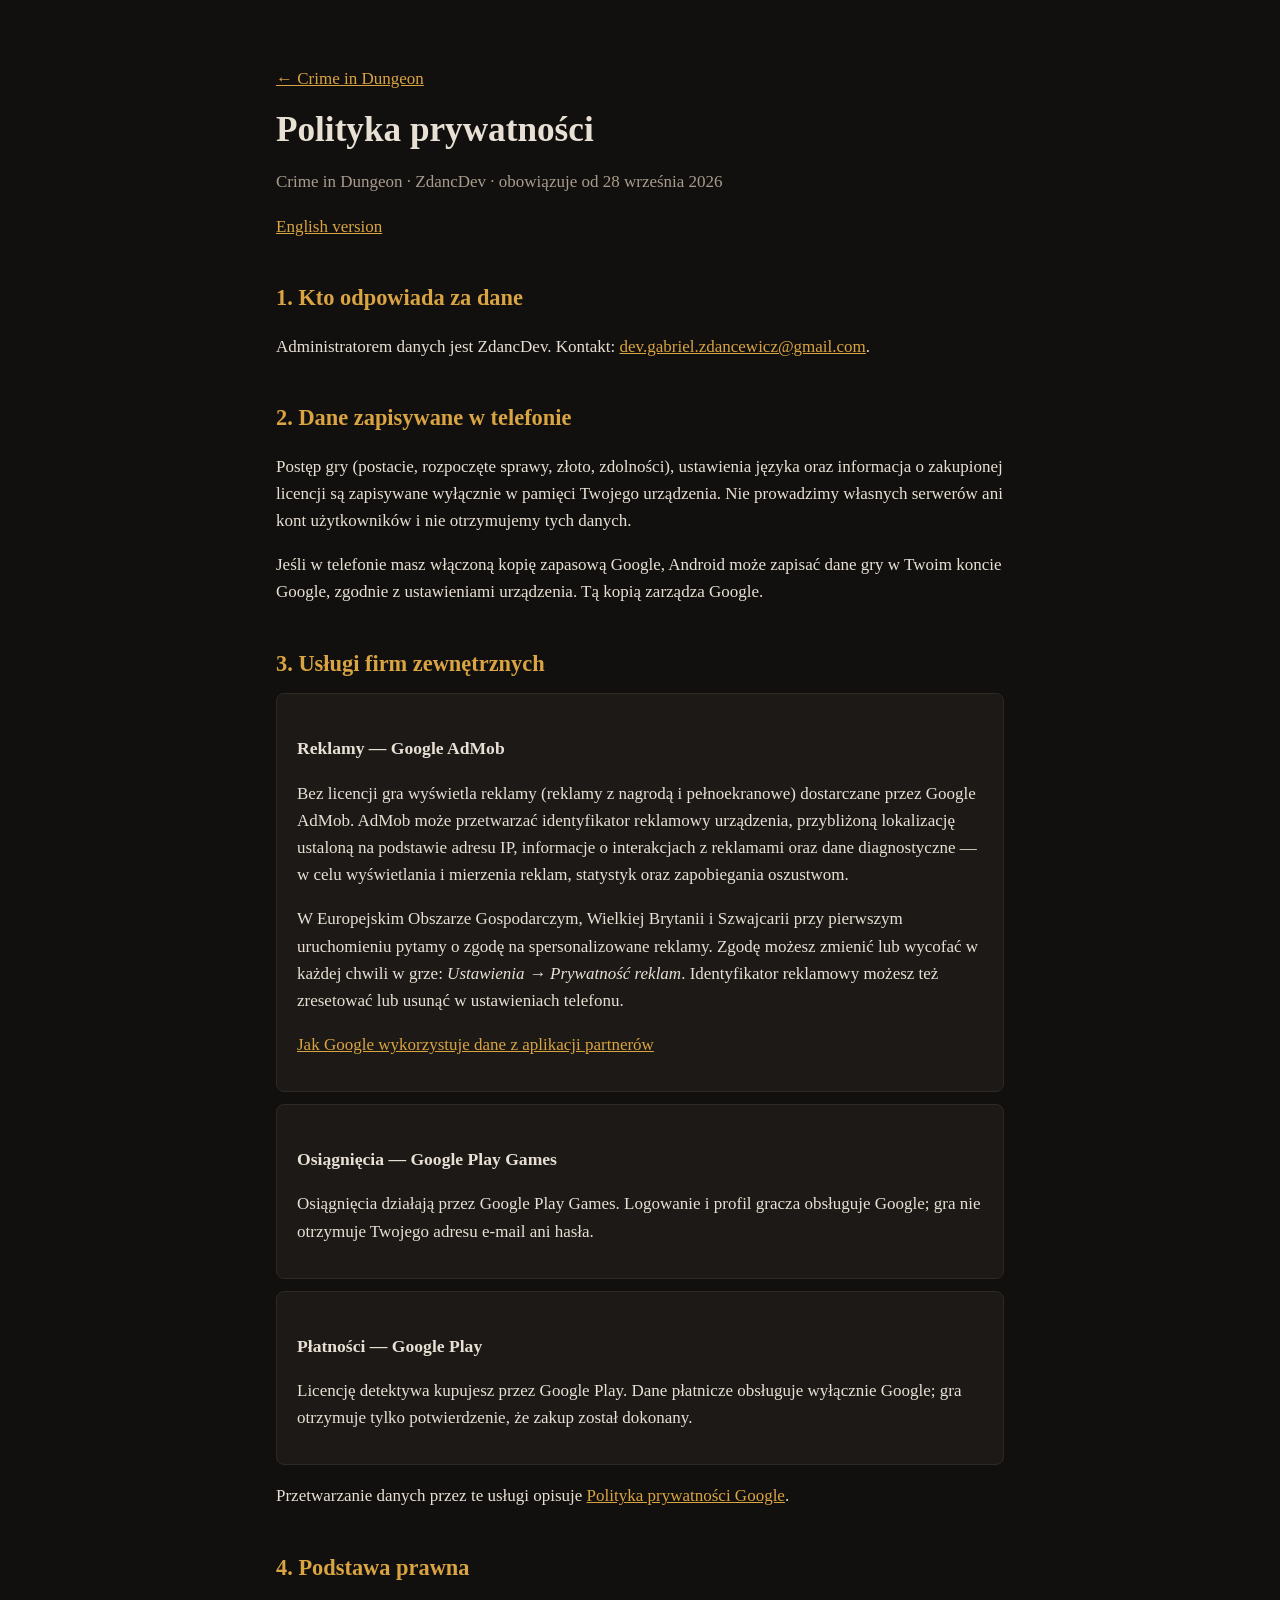
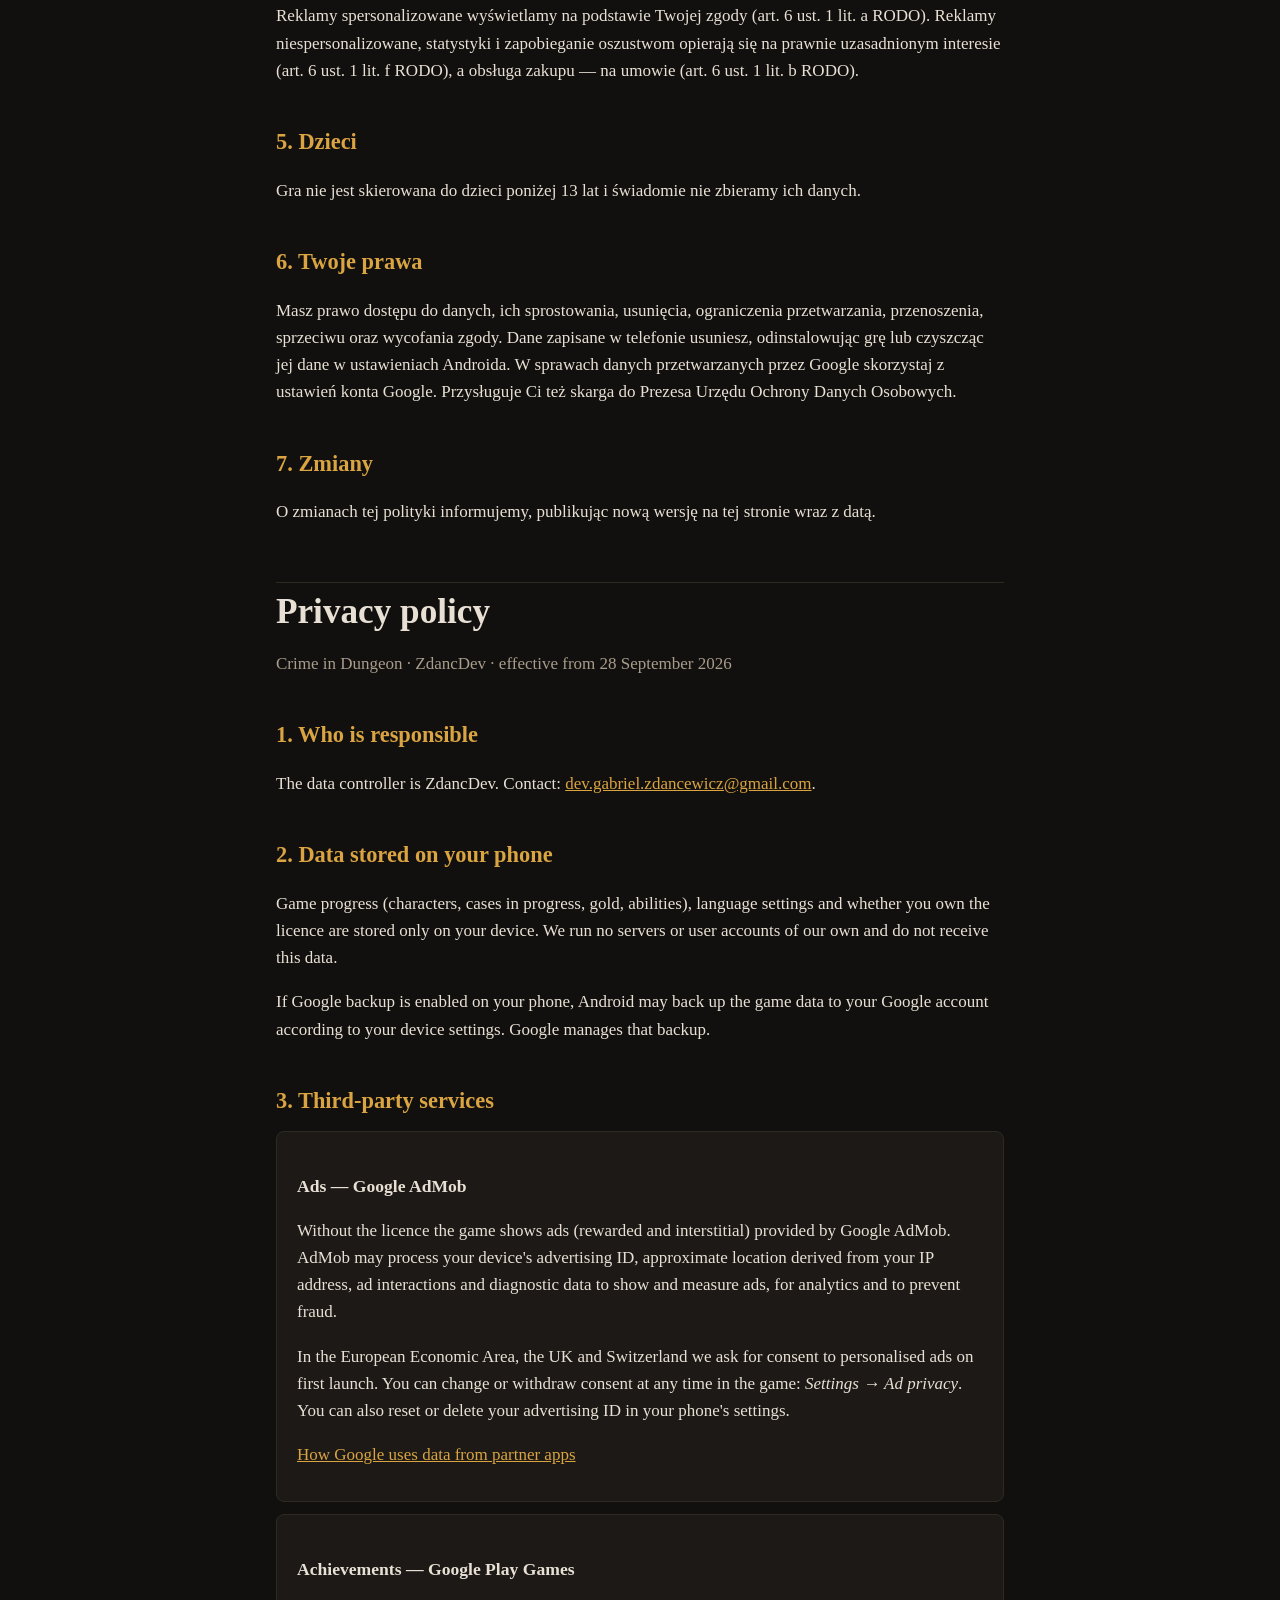
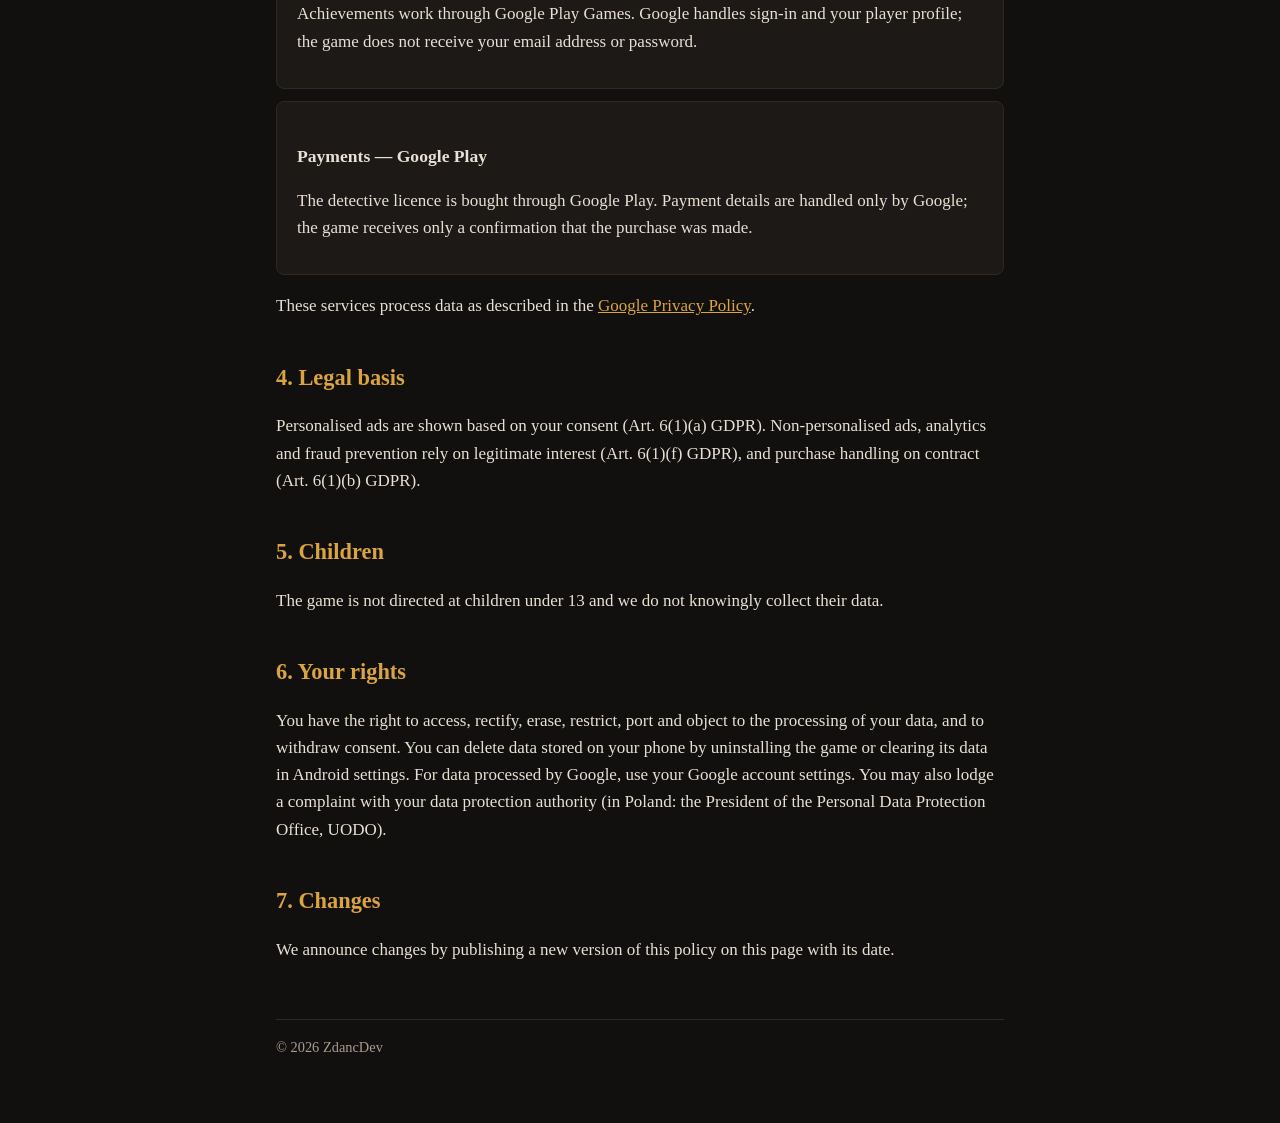
==== privacy.html @ 5f61bfaa "adde new initial page" ====
<!DOCTYPE html>
<html lang="pl">
<head>
  <meta charset="utf-8">
  <meta name="viewport" content="width=device-width, initial-scale=1">
  <title>Polityka prywatności — Crime in Dungeon</title>
  <link rel="stylesheet" href="style.css">
</head>
<body>
<main>
  <header>
    <p><a href="index.html">← Crime in Dungeon</a></p>
    <h1>Polityka prywatności</h1>
    <p class="muted">Crime in Dungeon · ZdancDev · obowiązuje od 28 września 2026</p>
    <nav><a href="#en">English version</a></nav>
  </header>

  <section id="pl">
    <h2>1. Kto odpowiada za dane</h2>
    <p>Administratorem danych jest ZdancDev. Kontakt:
      <a href="mailto:dev.gabriel.zdancewicz@gmail.com">dev.gabriel.zdancewicz@gmail.com</a>.</p>

    <h2>2. Dane zapisywane w telefonie</h2>
    <p>Postęp gry (postacie, rozpoczęte sprawy, złoto, zdolności), ustawienia języka oraz
      informacja o zakupionej licencji są zapisywane wyłącznie w pamięci Twojego urządzenia.
      Nie prowadzimy własnych serwerów ani kont użytkowników i nie otrzymujemy tych danych.</p>
    <p>Jeśli w telefonie masz włączoną kopię zapasową Google, Android może zapisać dane gry
      w Twoim koncie Google, zgodnie z ustawieniami urządzenia. Tą kopią zarządza Google.</p>

    <h2>3. Usługi firm zewnętrznych</h2>
    <div class="card">
      <h3>Reklamy — Google AdMob</h3>
      <p>Bez licencji gra wyświetla reklamy (reklamy z nagrodą i pełnoekranowe) dostarczane
        przez Google AdMob. AdMob może przetwarzać identyfikator reklamowy urządzenia,
        przybliżoną lokalizację ustaloną na podstawie adresu IP, informacje o interakcjach
        z reklamami oraz dane diagnostyczne — w celu wyświetlania i mierzenia reklam,
        statystyk oraz zapobiegania oszustwom.</p>
      <p>W Europejskim Obszarze Gospodarczym, Wielkiej Brytanii i Szwajcarii przy pierwszym
        uruchomieniu pytamy o zgodę na spersonalizowane reklamy. Zgodę możesz zmienić lub
        wycofać w każdej chwili w grze: <em>Ustawienia → Prywatność reklam</em>.
        Identyfikator reklamowy możesz też zresetować lub usunąć w ustawieniach telefonu.</p>
      <p><a href="https://policies.google.com/technologies/partner-sites">Jak Google wykorzystuje dane z aplikacji partnerów</a></p>
    </div>
    <div class="card">
      <h3>Osiągnięcia — Google Play Games</h3>
      <p>Osiągnięcia działają przez Google Play Games. Logowanie i profil gracza obsługuje
        Google; gra nie otrzymuje Twojego adresu e-mail ani hasła.</p>
    </div>
    <div class="card">
      <h3>Płatności — Google Play</h3>
      <p>Licencję detektywa kupujesz przez Google Play. Dane płatnicze obsługuje wyłącznie
        Google; gra otrzymuje tylko potwierdzenie, że zakup został dokonany.</p>
    </div>
    <p>Przetwarzanie danych przez te usługi opisuje
      <a href="https://policies.google.com/privacy">Polityka prywatności Google</a>.</p>

    <h2>4. Podstawa prawna</h2>
    <p>Reklamy spersonalizowane wyświetlamy na podstawie Twojej zgody (art. 6 ust. 1 lit. a RODO).
      Reklamy niespersonalizowane, statystyki i zapobieganie oszustwom opierają się na
      prawnie uzasadnionym interesie (art. 6 ust. 1 lit. f RODO), a obsługa zakupu — na umowie
      (art. 6 ust. 1 lit. b RODO).</p>

    <h2>5. Dzieci</h2>
    <p>Gra nie jest skierowana do dzieci poniżej 13 lat i świadomie nie zbieramy ich danych.</p>

    <h2>6. Twoje prawa</h2>
    <p>Masz prawo dostępu do danych, ich sprostowania, usunięcia, ograniczenia przetwarzania,
      przenoszenia, sprzeciwu oraz wycofania zgody. Dane zapisane w telefonie usuniesz,
      odinstalowując grę lub czyszcząc jej dane w ustawieniach Androida. W sprawach danych
      przetwarzanych przez Google skorzystaj z ustawień konta Google. Przysługuje Ci też skarga
      do Prezesa Urzędu Ochrony Danych Osobowych.</p>

    <h2>7. Zmiany</h2>
    <p>O zmianach tej polityki informujemy, publikując nową wersję na tej stronie wraz z datą.</p>
  </section>

  <section id="en" class="lang">
    <h1>Privacy policy</h1>
    <p class="muted">Crime in Dungeon · ZdancDev · effective from 28 September 2026</p>

    <h2>1. Who is responsible</h2>
    <p>The data controller is ZdancDev. Contact:
      <a href="mailto:dev.gabriel.zdancewicz@gmail.com">dev.gabriel.zdancewicz@gmail.com</a>.</p>

    <h2>2. Data stored on your phone</h2>
    <p>Game progress (characters, cases in progress, gold, abilities), language settings and
      whether you own the licence are stored only on your device. We run no servers or user
      accounts of our own and do not receive this data.</p>
    <p>If Google backup is enabled on your phone, Android may back up the game data to your
      Google account according to your device settings. Google manages that backup.</p>

    <h2>3. Third-party services</h2>
    <div class="card">
      <h3>Ads — Google AdMob</h3>
      <p>Without the licence the game shows ads (rewarded and interstitial) provided by
        Google AdMob. AdMob may process your device's advertising ID, approximate location
        derived from your IP address, ad interactions and diagnostic data to show and measure
        ads, for analytics and to prevent fraud.</p>
      <p>In the European Economic Area, the UK and Switzerland we ask for consent to
        personalised ads on first launch. You can change or withdraw consent at any time in
        the game: <em>Settings → Ad privacy</em>. You can also reset or delete your advertising
        ID in your phone's settings.</p>
      <p><a href="https://policies.google.com/technologies/partner-sites">How Google uses data from partner apps</a></p>
    </div>
    <div class="card">
      <h3>Achievements — Google Play Games</h3>
      <p>Achievements work through Google Play Games. Google handles sign-in and your player
        profile; the game does not receive your email address or password.</p>
    </div>
    <div class="card">
      <h3>Payments — Google Play</h3>
      <p>The detective licence is bought through Google Play. Payment details are handled only
        by Google; the game receives only a confirmation that the purchase was made.</p>
    </div>
    <p>These services process data as described in the
      <a href="https://policies.google.com/privacy">Google Privacy Policy</a>.</p>

    <h2>4. Legal basis</h2>
    <p>Personalised ads are shown based on your consent (Art. 6(1)(a) GDPR). Non-personalised
      ads, analytics and fraud prevention rely on legitimate interest (Art. 6(1)(f) GDPR), and
      purchase handling on contract (Art. 6(1)(b) GDPR).</p>

    <h2>5. Children</h2>
    <p>The game is not directed at children under 13 and we do not knowingly collect their data.</p>

    <h2>6. Your rights</h2>
    <p>You have the right to access, rectify, erase, restrict, port and object to the processing
      of your data, and to withdraw consent. You can delete data stored on your phone by
      uninstalling the game or clearing its data in Android settings. For data processed by
      Google, use your Google account settings. You may also lodge a complaint with your data
      protection authority (in Poland: the President of the Personal Data Protection Office, UODO).</p>

    <h2>7. Changes</h2>
    <p>We announce changes by publishing a new version of this policy on this page with its date.</p>
  </section>

  <footer>© 2026 ZdancDev</footer>
</main>
</body>
</html>
---- style.css ----
:root {
  --bg: #12100e;
  --surface: #1c1916;
  --text: #e8e0d4;
  --muted: #a89c8c;
  --accent: #d9a441;
  --line: #2e2923;
}

* { box-sizing: border-box; }

body {
  margin: 0;
  background: var(--bg);
  color: var(--text);
  font: 17px/1.6 Georgia, "Times New Roman", serif;
}

main {
  max-width: 760px;
  margin: 0 auto;
  padding: 48px 16px 64px;
}

header { margin-bottom: 40px; }

h1 { font-size: 2.2rem; line-height: 1.2; margin: 0 0 8px; }
h2 { font-size: 1.4rem; margin: 40px 0 12px; color: var(--accent); }
h3 { font-size: 1.1rem; margin: 24px 0 8px; }

p, li { color: var(--text); }
.muted { color: var(--muted); }

a { color: var(--accent); }

nav a { margin-right: 16px; }

.card {
  background: var(--surface);
  border: 1px solid var(--line);
  border-radius: 8px;
  padding: 16px 20px;
  margin: 12px 0;
}

.achievements { list-style: none; padding: 0; }
.achievements li {
  background: var(--surface);
  border: 1px solid var(--line);
  border-radius: 8px;
  padding: 12px 16px;
  margin: 8px 0;
}
.achievements strong { color: var(--accent); }

.lang {
  border-top: 1px solid var(--line);
  margin-top: 56px;
  padding-top: 8px;
}

footer {
  border-top: 1px solid var(--line);
  margin-top: 56px;
  padding-top: 16px;
  font-size: 0.9rem;
  color: var(--muted);
}
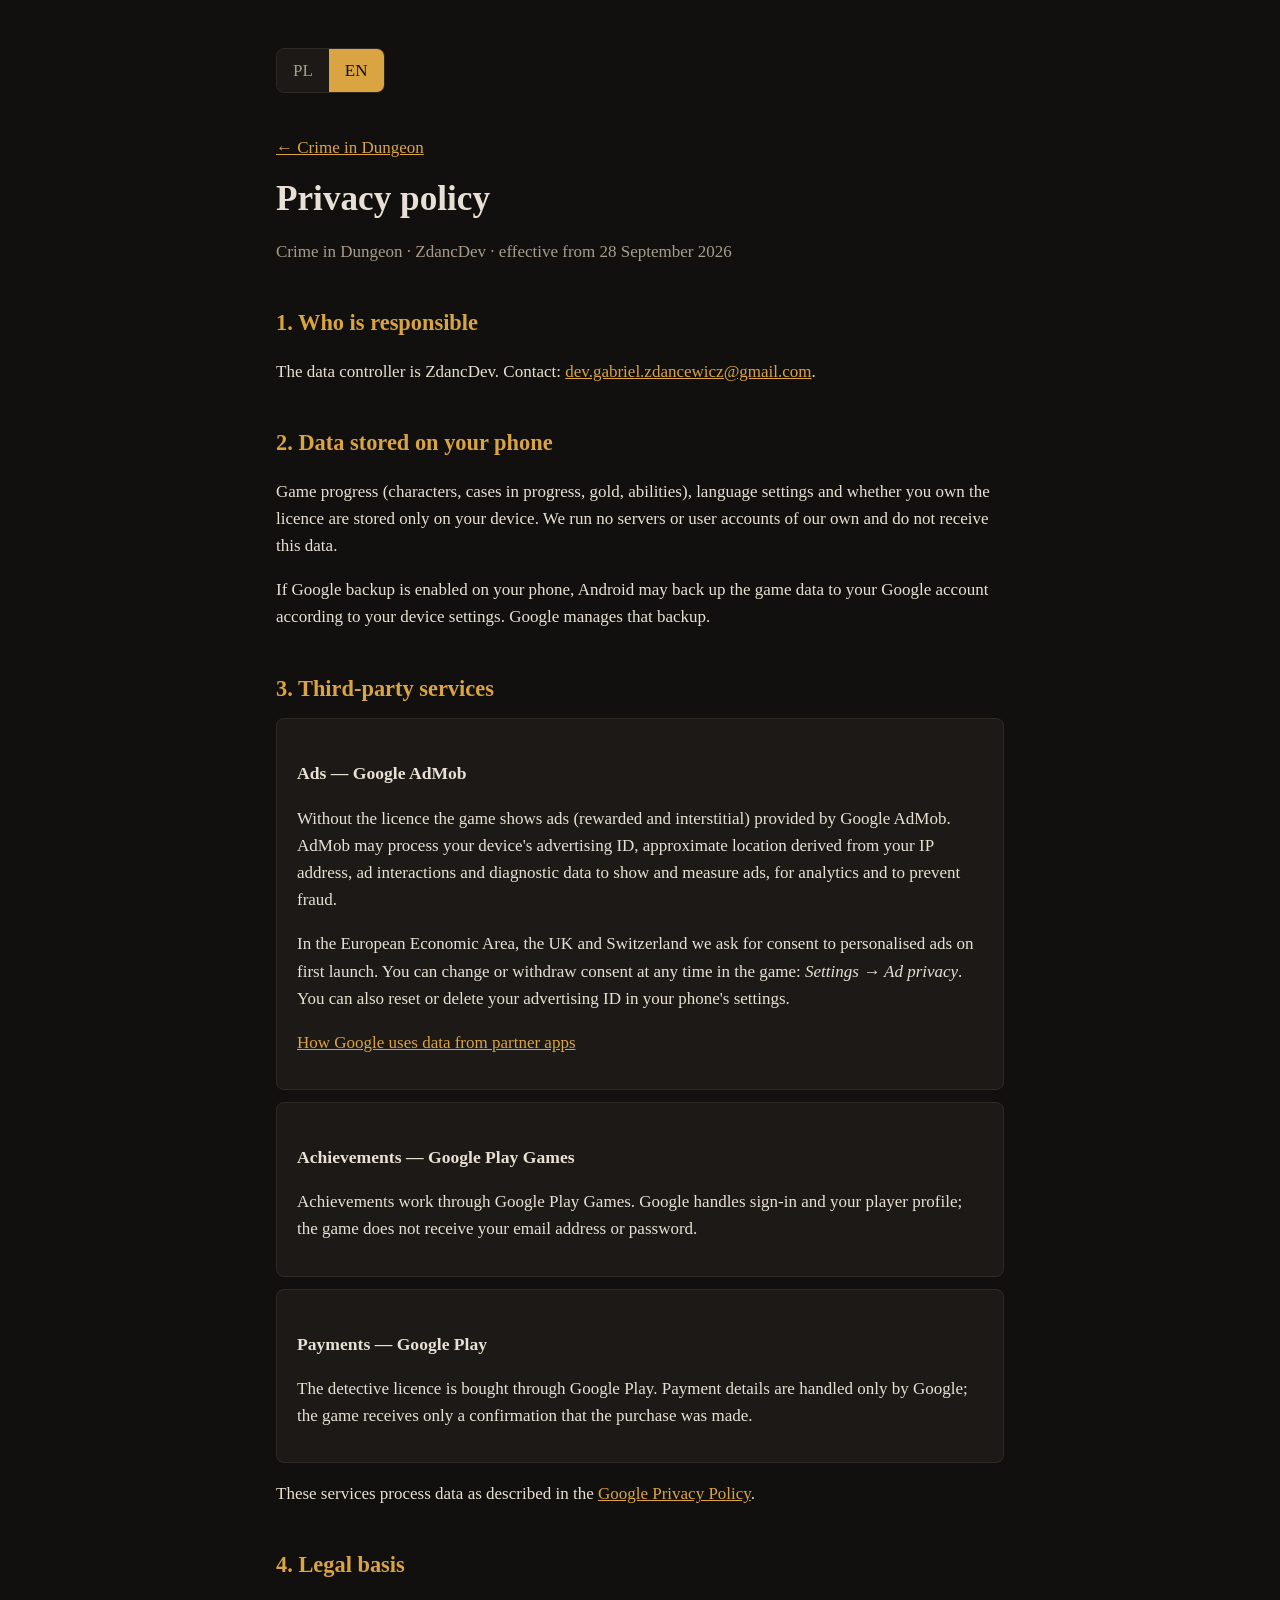
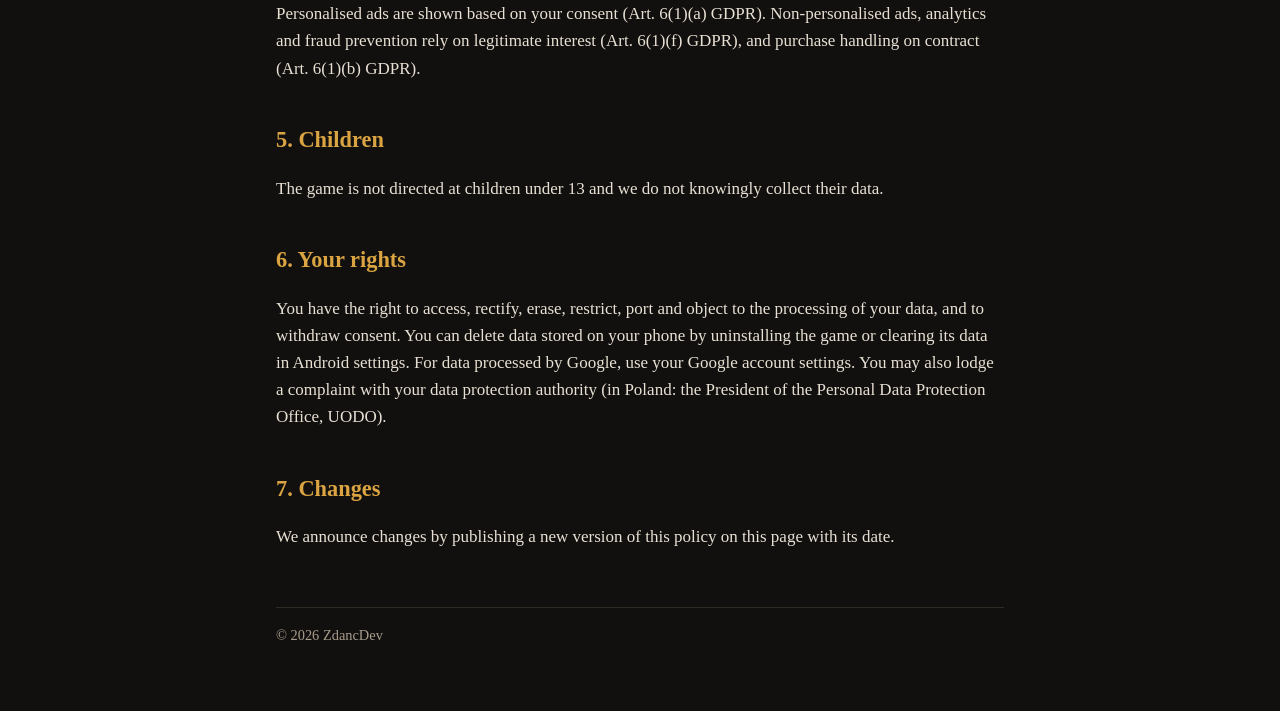
==== commit 7967daf3: "adde new initial page" ====
--- a/privacy.html
+++ b/privacy.html
@@ -4,18 +4,25 @@
   <meta charset="utf-8">
   <meta name="viewport" content="width=device-width, initial-scale=1">
   <title>Polityka prywatności — Crime in Dungeon</title>
+  <meta name="title-pl" content="Polityka prywatności — Crime in Dungeon">
+  <meta name="title-en" content="Privacy policy — Crime in Dungeon">
   <link rel="stylesheet" href="style.css">
+  <script src="lang.js" defer></script>
 </head>
 <body>
 <main>
-  <header>
-    <p><a href="index.html">← Crime in Dungeon</a></p>
-    <h1>Polityka prywatności</h1>
-    <p class="muted">Crime in Dungeon · ZdancDev · obowiązuje od 28 września 2026</p>
-    <nav><a href="#en">English version</a></nav>
-  </header>
+  <div class="switch" role="group" aria-label="Language / Język">
+    <button type="button" data-set-lang="pl">PL</button>
+    <button type="button" data-set-lang="en">EN</button>
+  </div>
+  <p><a href="index.html">← Crime in Dungeon</a></p>
 
-  <section id="pl">
+  <section lang="pl">
+    <header>
+      <h1>Polityka prywatności</h1>
+      <p class="muted">Crime in Dungeon · ZdancDev · obowiązuje od 28 września 2026</p>
+    </header>
+
     <h2>1. Kto odpowiada za dane</h2>
     <p>Administratorem danych jest ZdancDev. Kontakt:
       <a href="mailto:dev.gabriel.zdancewicz@gmail.com">dev.gabriel.zdancewicz@gmail.com</a>.</p>
@@ -74,9 +81,11 @@
     <p>O zmianach tej polityki informujemy, publikując nową wersję na tej stronie wraz z datą.</p>
   </section>
 
-  <section id="en" class="lang">
-    <h1>Privacy policy</h1>
-    <p class="muted">Crime in Dungeon · ZdancDev · effective from 28 September 2026</p>
+  <section lang="en">
+    <header>
+      <h1>Privacy policy</h1>
+      <p class="muted">Crime in Dungeon · ZdancDev · effective from 28 September 2026</p>
+    </header>
 
     <h2>1. Who is responsible</h2>
     <p>The data controller is ZdancDev. Contact:
--- a/style.css
+++ b/style.css
@@ -53,10 +53,27 @@
 }
 .achievements strong { color: var(--accent); }
 
-.lang {
-  border-top: 1px solid var(--line);
-  margin-top: 56px;
-  padding-top: 8px;
+html[data-lang="pl"] [lang="en"],
+html[data-lang="en"] [lang="pl"] { display: none; }
+
+.switch {
+  display: inline-flex;
+  border: 1px solid var(--line);
+  border-radius: 8px;
+  overflow: hidden;
+  margin-bottom: 24px;
+}
+.switch button {
+  background: var(--surface);
+  color: var(--muted);
+  border: 0;
+  padding: 8px 16px;
+  font: inherit;
+  cursor: pointer;
+}
+.switch button[aria-pressed="true"] {
+  background: var(--accent);
+  color: var(--bg);
 }
 
 footer {
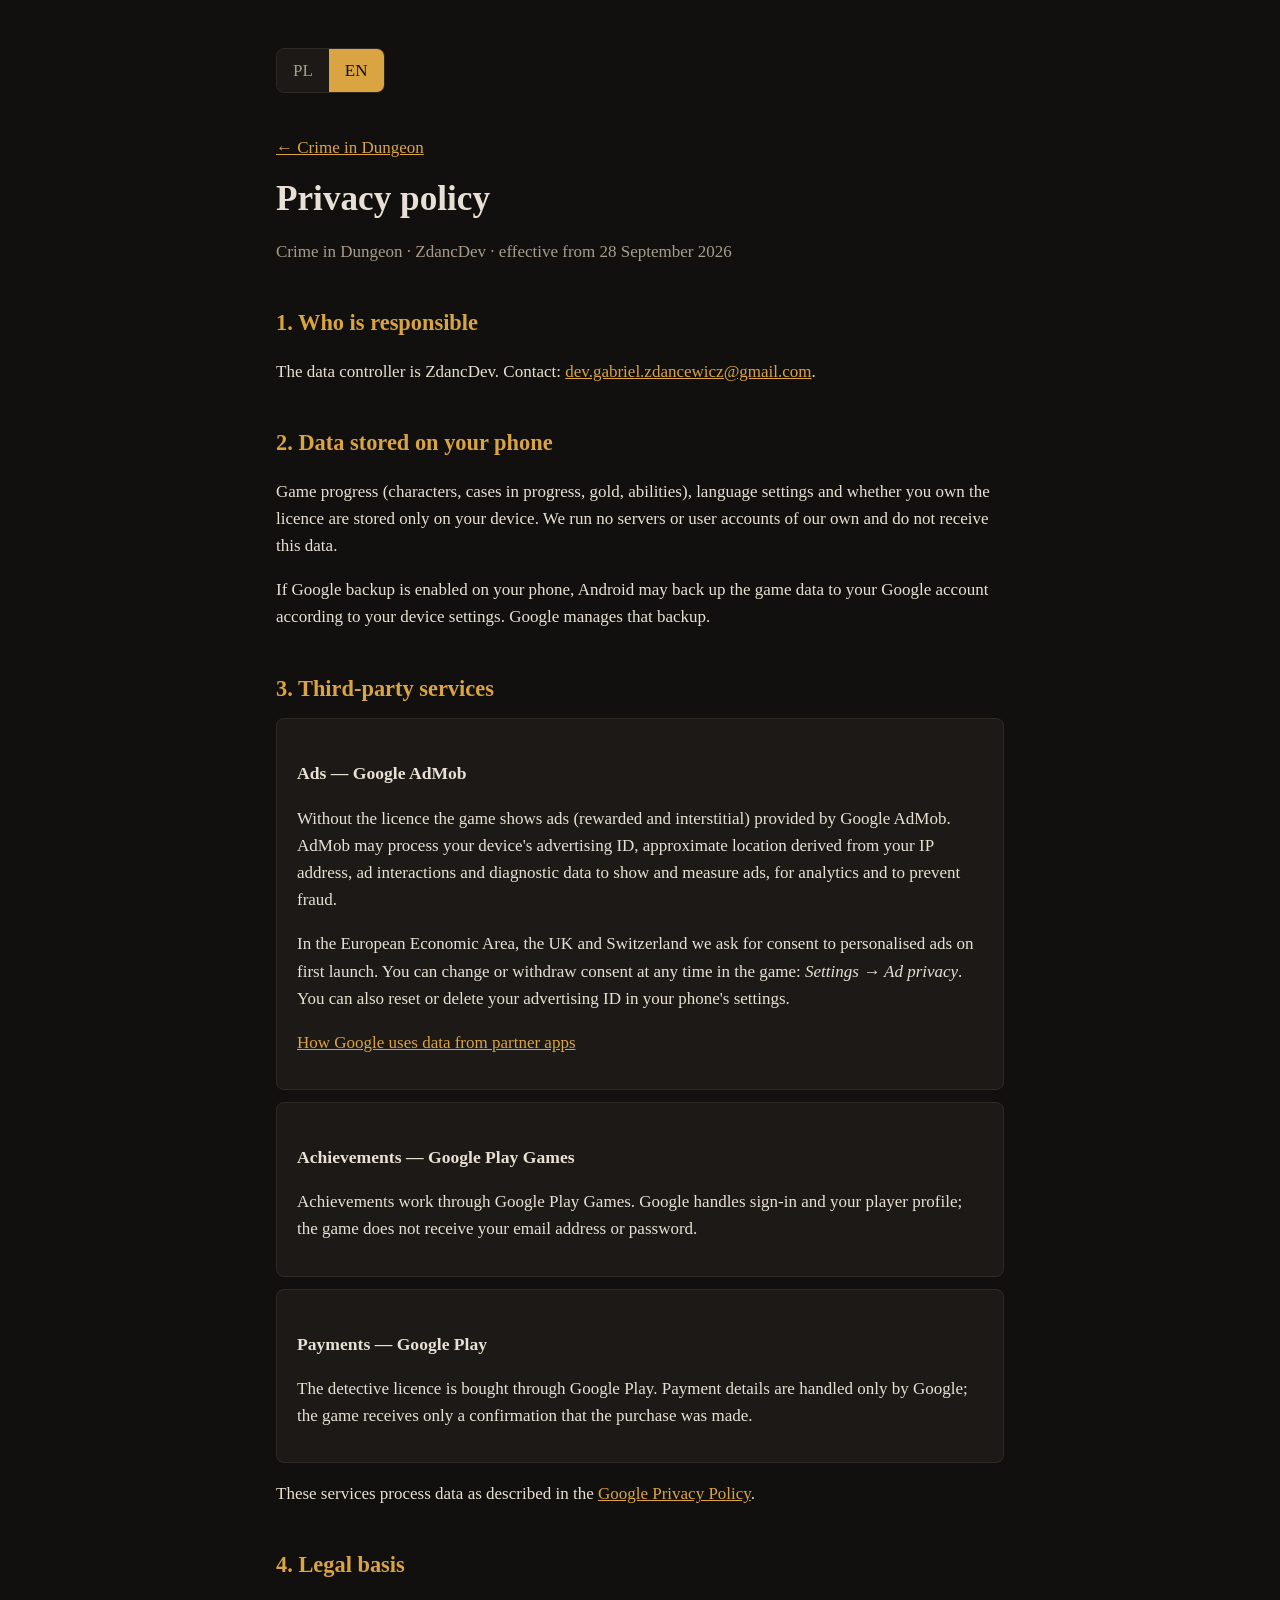
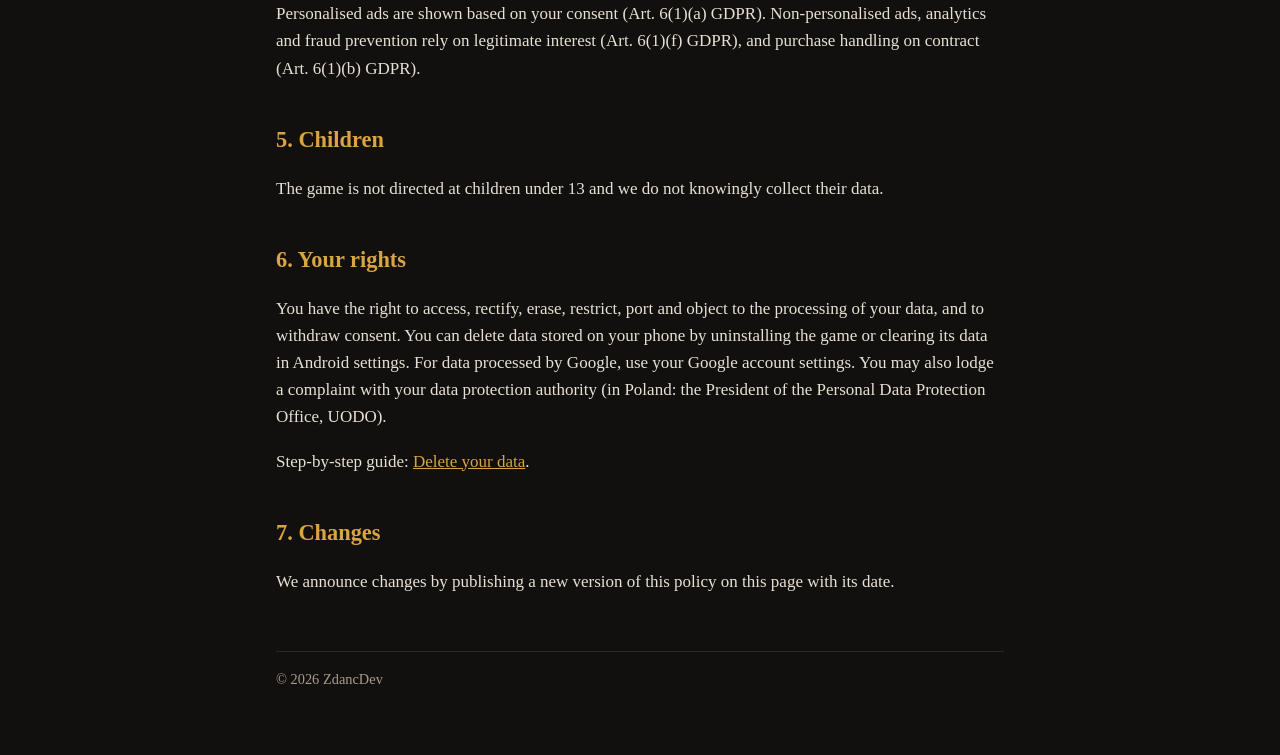
==== commit bf69bce6: "adde new initial page" ====
--- a/privacy.html
+++ b/privacy.html
@@ -76,6 +76,7 @@
       odinstalowując grę lub czyszcząc jej dane w ustawieniach Androida. W sprawach danych
       przetwarzanych przez Google skorzystaj z ustawień konta Google. Przysługuje Ci też skarga
       do Prezesa Urzędu Ochrony Danych Osobowych.</p>
+    <p>Szczegółowa instrukcja: <a href="delete-data.html?lang=pl">Usuwanie danych</a>.</p>
 
     <h2>7. Zmiany</h2>
     <p>O zmianach tej polityki informujemy, publikując nową wersję na tej stronie wraz z datą.</p>
@@ -138,6 +139,7 @@
       uninstalling the game or clearing its data in Android settings. For data processed by
       Google, use your Google account settings. You may also lodge a complaint with your data
       protection authority (in Poland: the President of the Personal Data Protection Office, UODO).</p>
+    <p>Step-by-step guide: <a href="delete-data.html?lang=en">Delete your data</a>.</p>
 
     <h2>7. Changes</h2>
     <p>We announce changes by publishing a new version of this policy on this page with its date.</p>
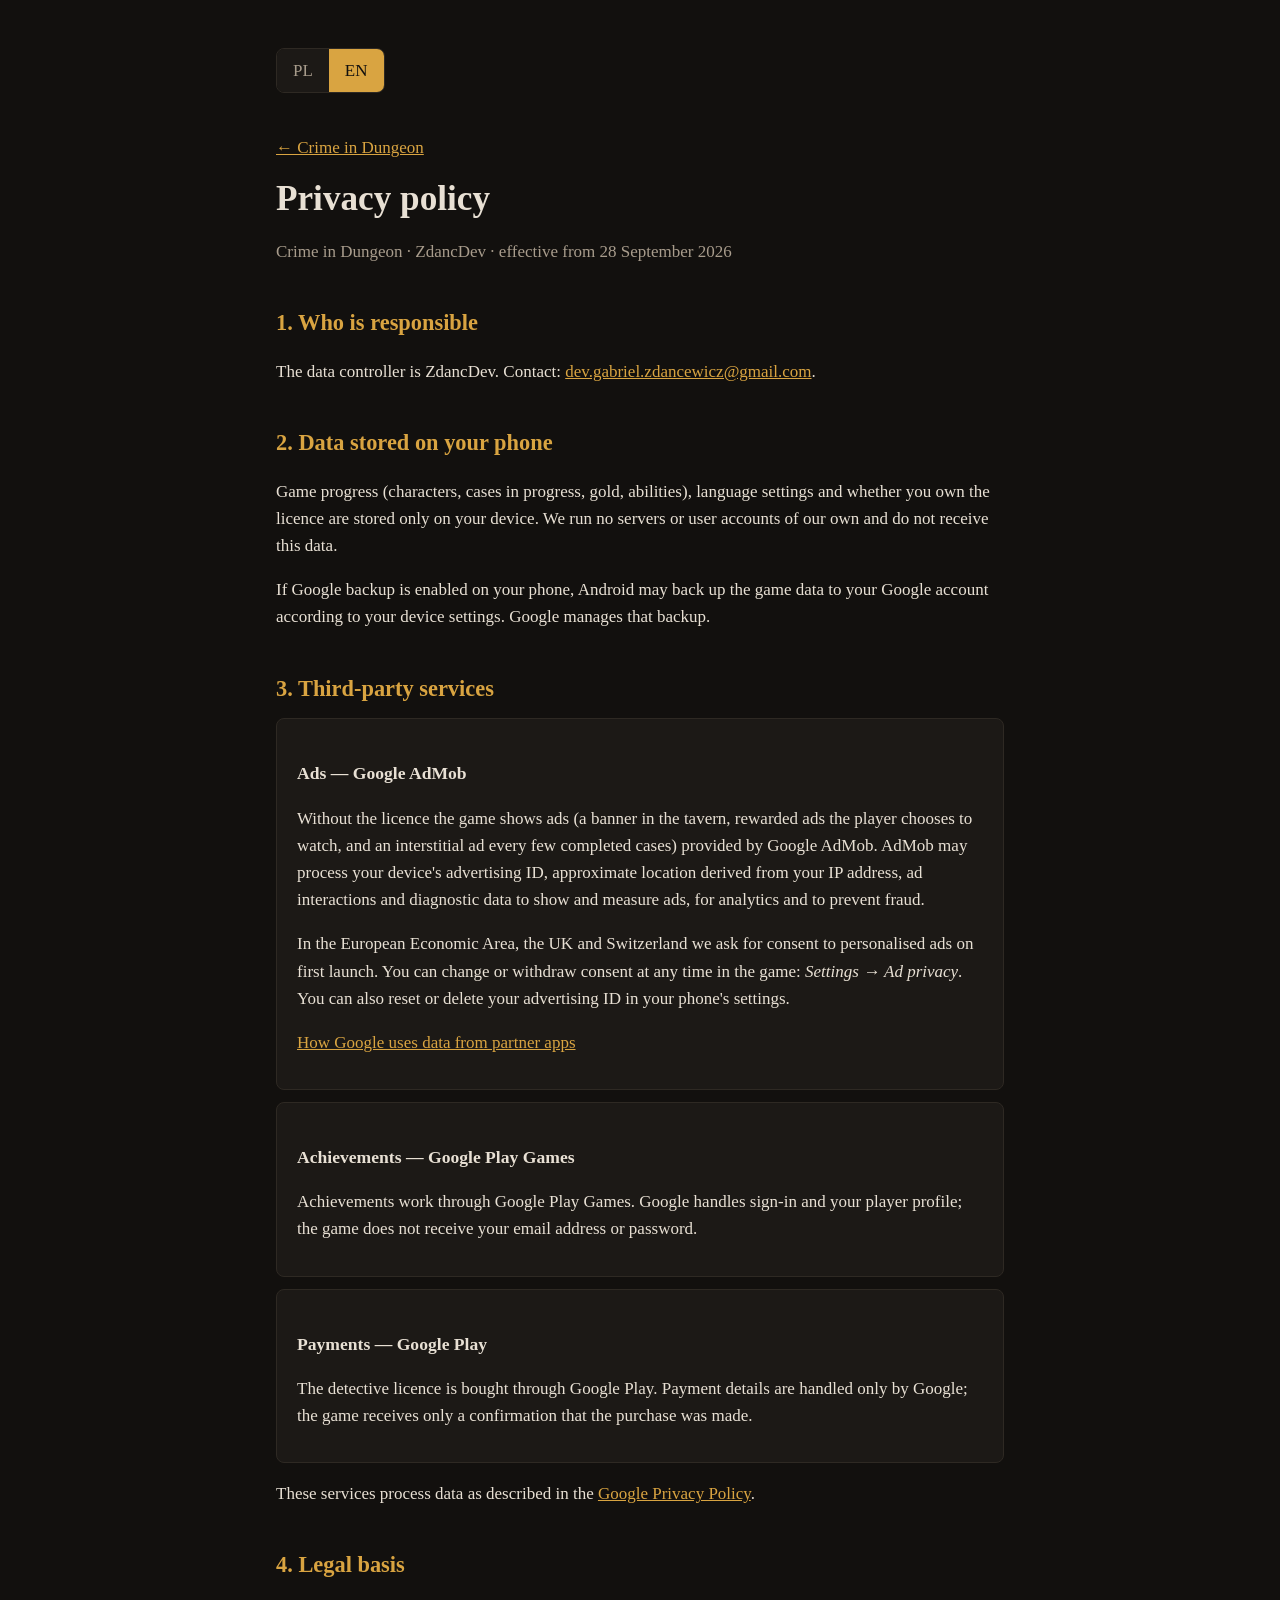
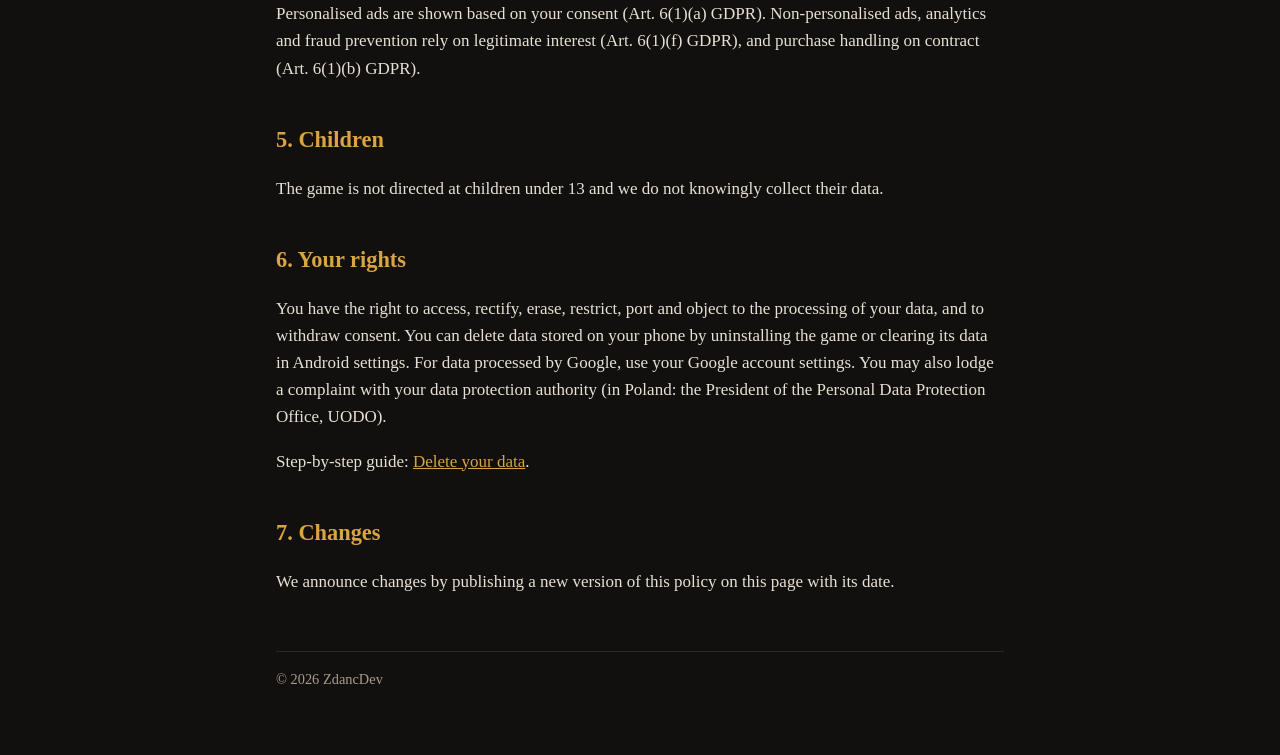
==== commit 08305165: "adde new initial page" ====
--- a/privacy.html
+++ b/privacy.html
@@ -37,7 +37,7 @@
     <h2>3. Usługi firm zewnętrznych</h2>
     <div class="card">
       <h3>Reklamy — Google AdMob</h3>
-      <p>Bez licencji gra wyświetla reklamy (reklamy z nagrodą i pełnoekranowe) dostarczane
+      <p>Bez licencji gra wyświetla reklamy (baner w karczmie, reklamy z nagrodą, które gracz sam wybiera, oraz reklama pełnoekranowa co kilka ukończonych spraw) dostarczane
         przez Google AdMob. AdMob może przetwarzać identyfikator reklamowy urządzenia,
         przybliżoną lokalizację ustaloną na podstawie adresu IP, informacje o interakcjach
         z reklamami oraz dane diagnostyczne — w celu wyświetlania i mierzenia reklam,
@@ -102,7 +102,7 @@
     <h2>3. Third-party services</h2>
     <div class="card">
       <h3>Ads — Google AdMob</h3>
-      <p>Without the licence the game shows ads (rewarded and interstitial) provided by
+      <p>Without the licence the game shows ads (a banner in the tavern, rewarded ads the player chooses to watch, and an interstitial ad every few completed cases) provided by
         Google AdMob. AdMob may process your device's advertising ID, approximate location
         derived from your IP address, ad interactions and diagnostic data to show and measure
         ads, for analytics and to prevent fraud.</p>
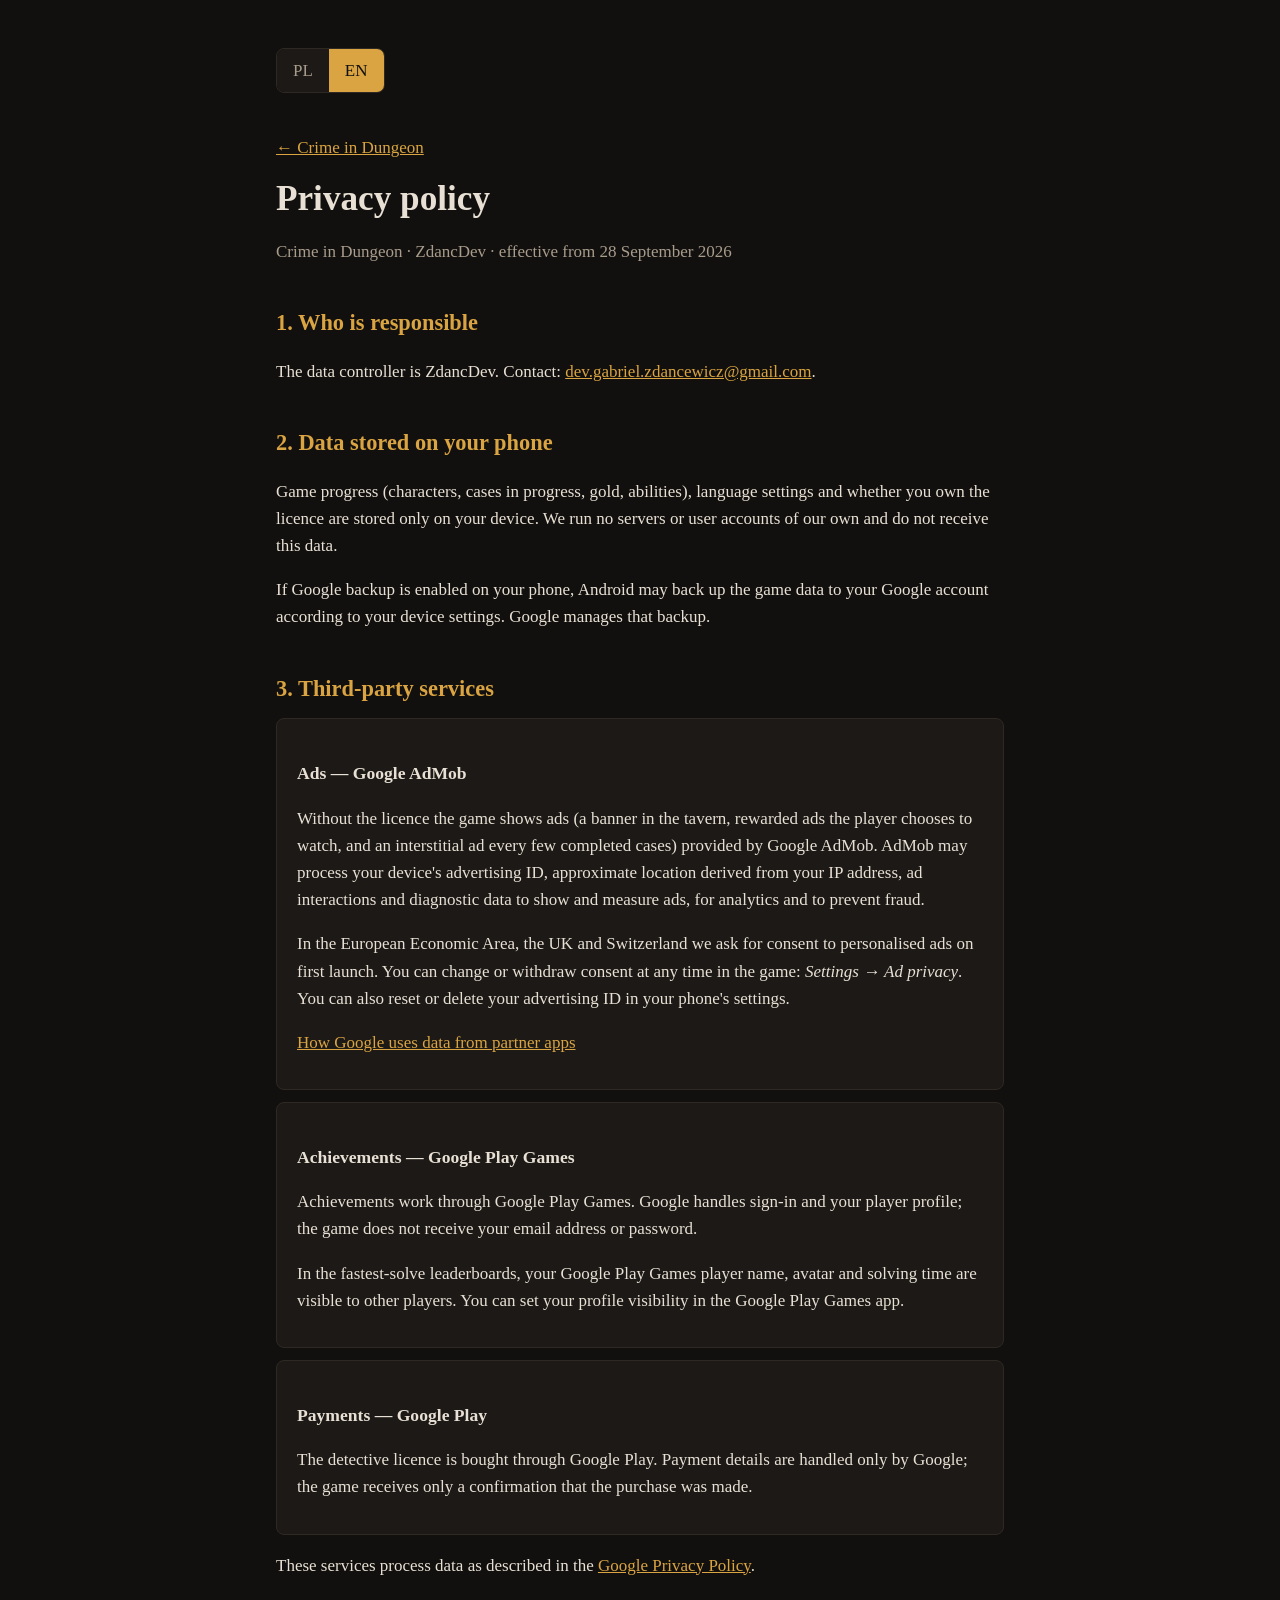
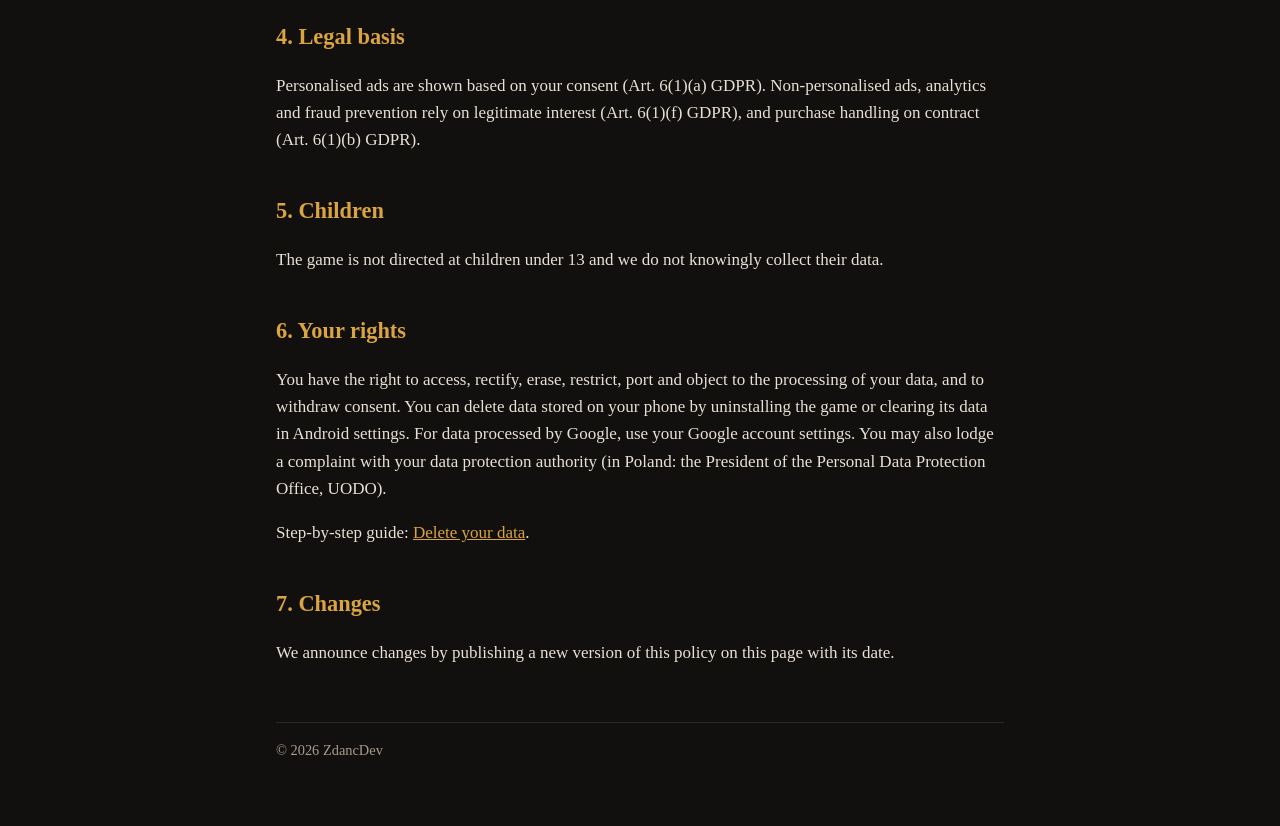
==== commit ae21c34b: "adde new initial page" ====
--- a/privacy.html
+++ b/privacy.html
@@ -52,6 +52,9 @@
       <h3>Osiągnięcia — Google Play Games</h3>
       <p>Osiągnięcia działają przez Google Play Games. Logowanie i profil gracza obsługuje
         Google; gra nie otrzymuje Twojego adresu e-mail ani hasła.</p>
+      <p>W rankingach najszybszych rozwiązań Twoja nazwa gracza z Google Play Games, avatar
+        i czas rozwiązania są widoczne dla innych graczy. Widoczność profilu ustawisz
+        w aplikacji Google Play Games.</p>
     </div>
     <div class="card">
       <h3>Płatności — Google Play</h3>
@@ -116,6 +119,9 @@
       <h3>Achievements — Google Play Games</h3>
       <p>Achievements work through Google Play Games. Google handles sign-in and your player
         profile; the game does not receive your email address or password.</p>
+      <p>In the fastest-solve leaderboards, your Google Play Games player name, avatar and
+        solving time are visible to other players. You can set your profile visibility in
+        the Google Play Games app.</p>
     </div>
     <div class="card">
       <h3>Payments — Google Play</h3>
